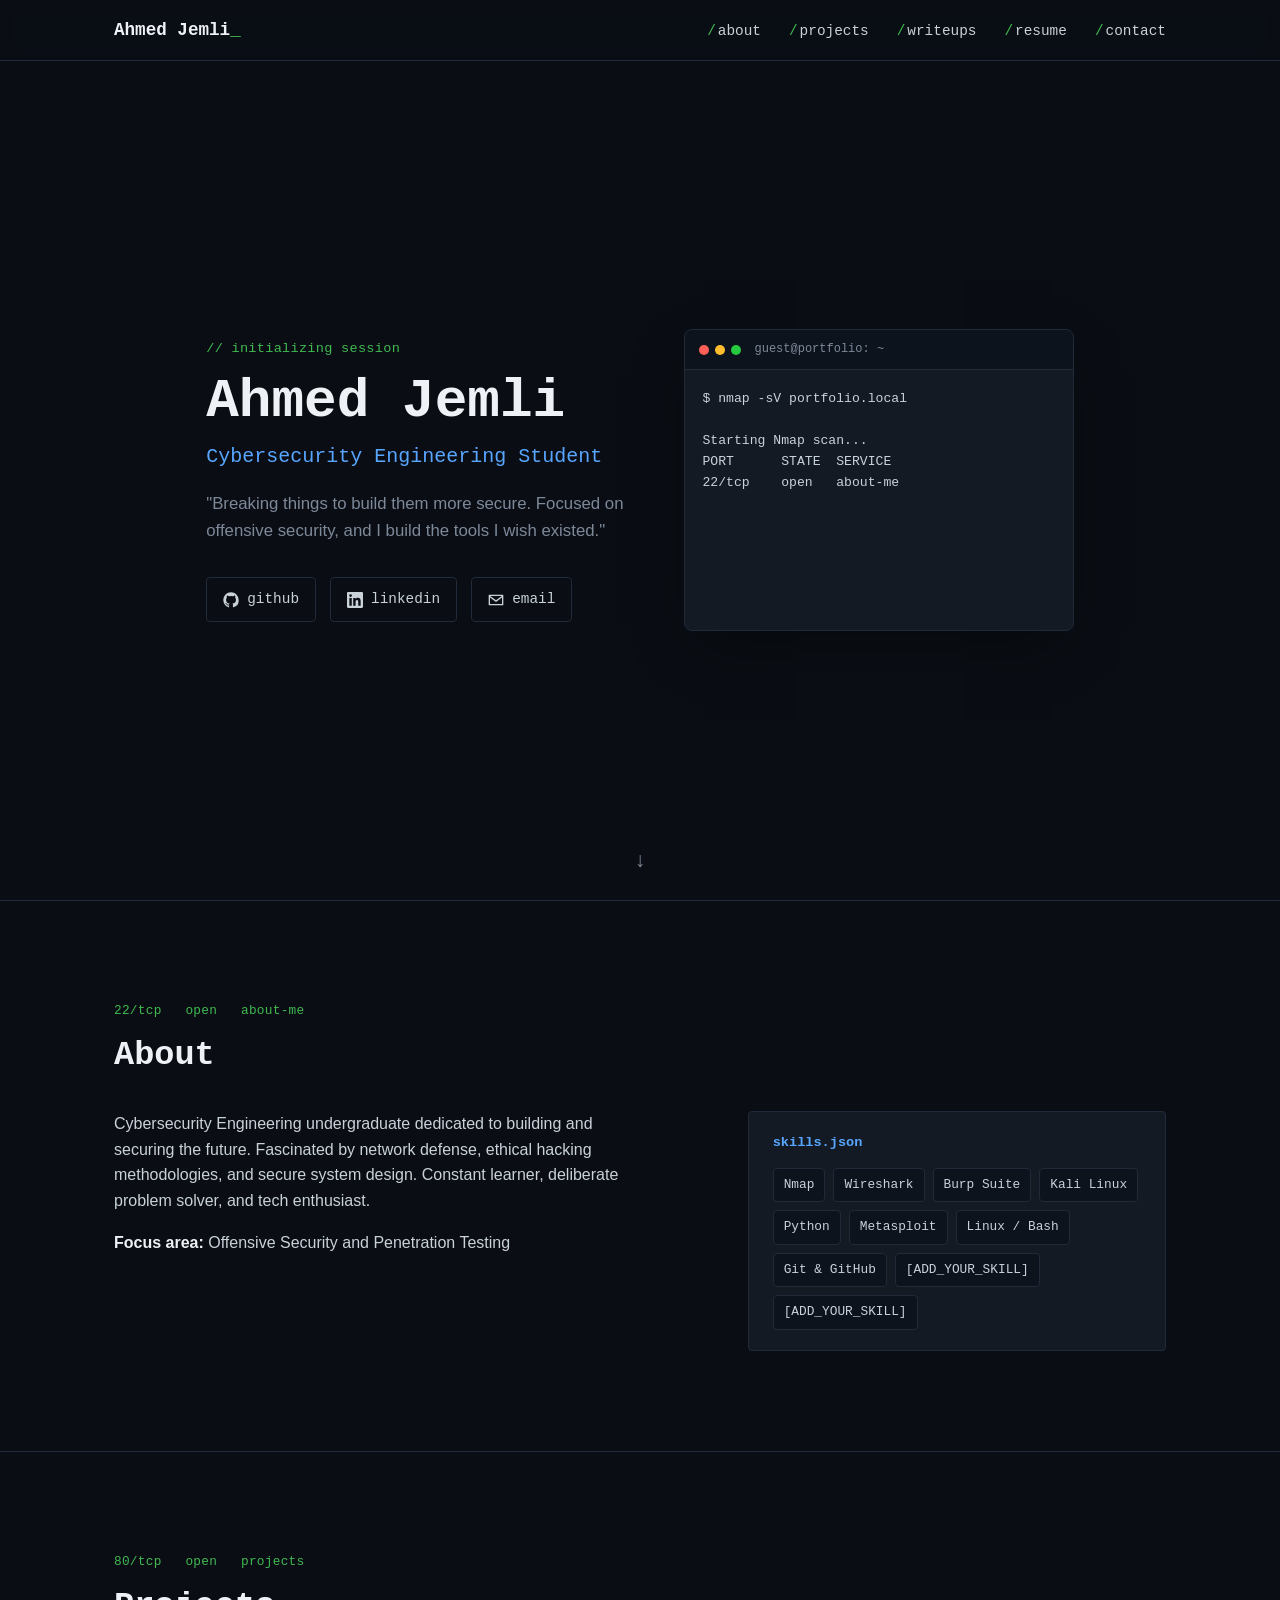
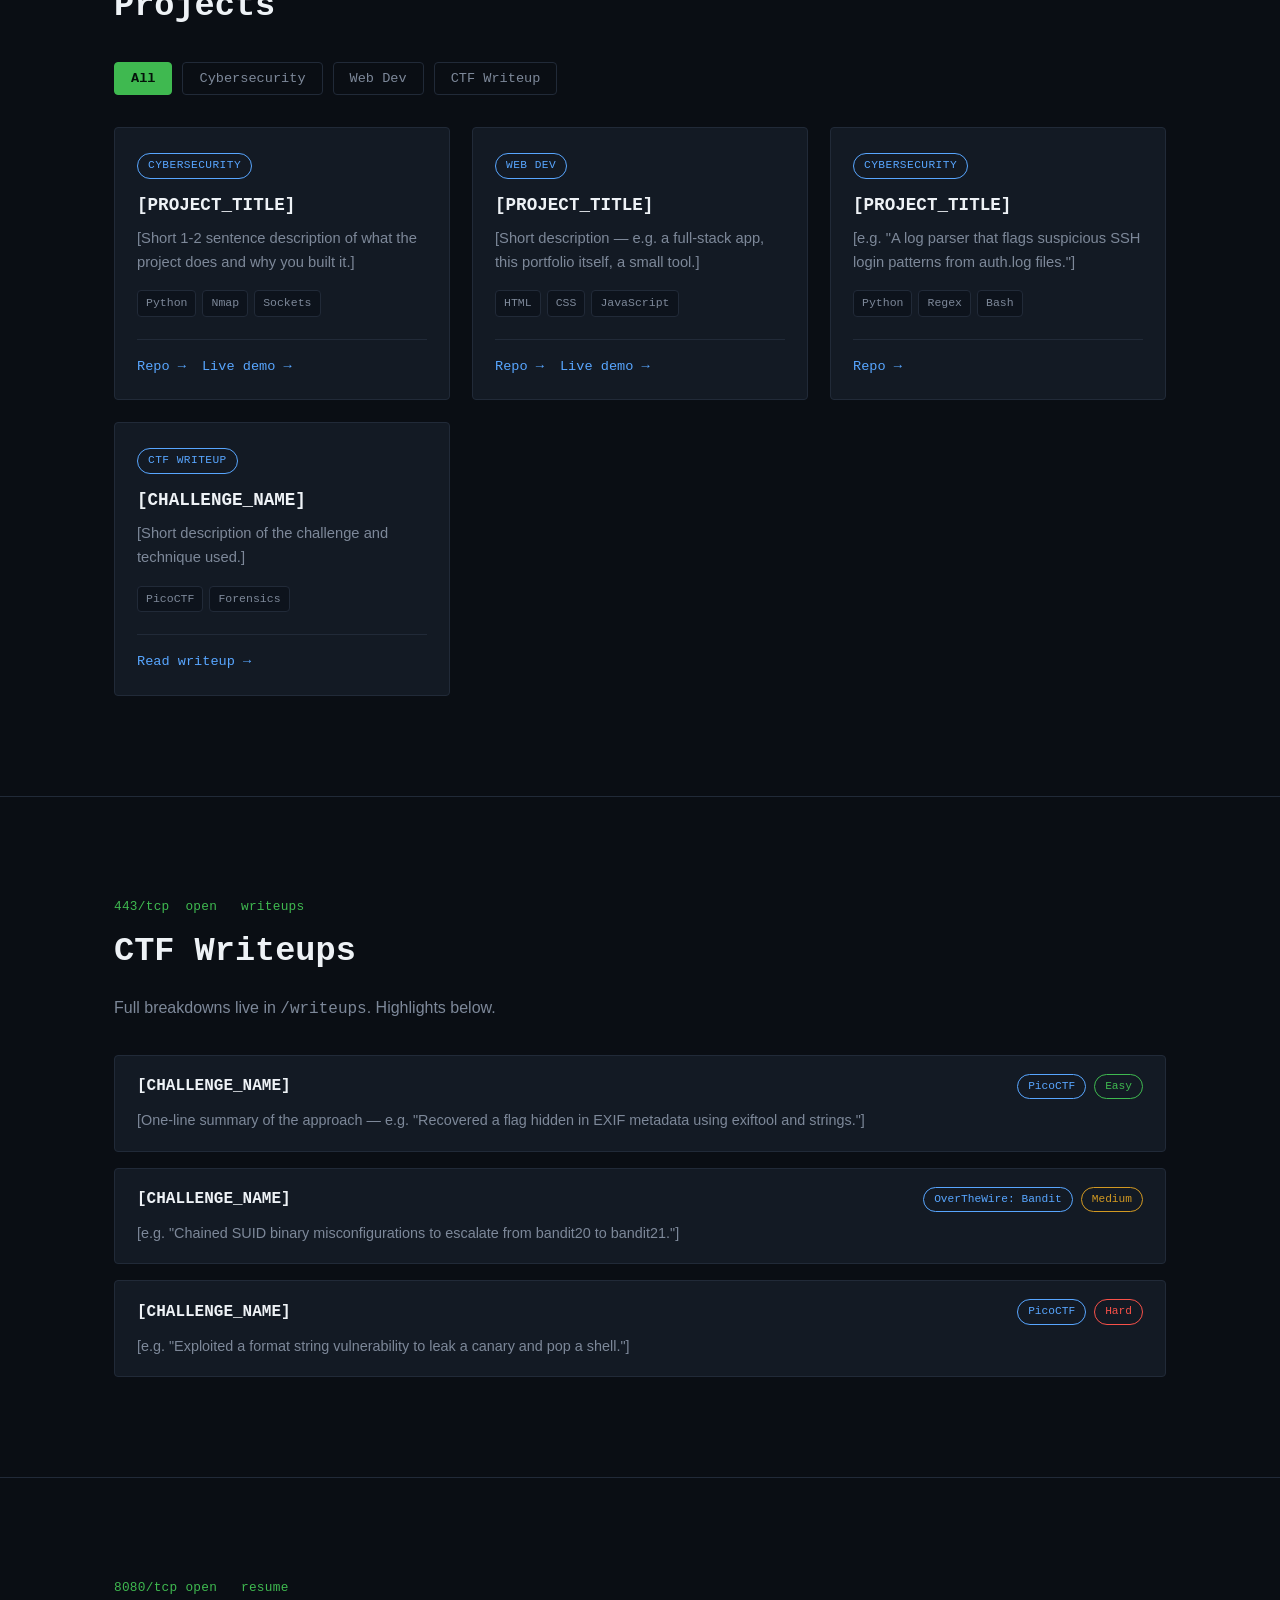
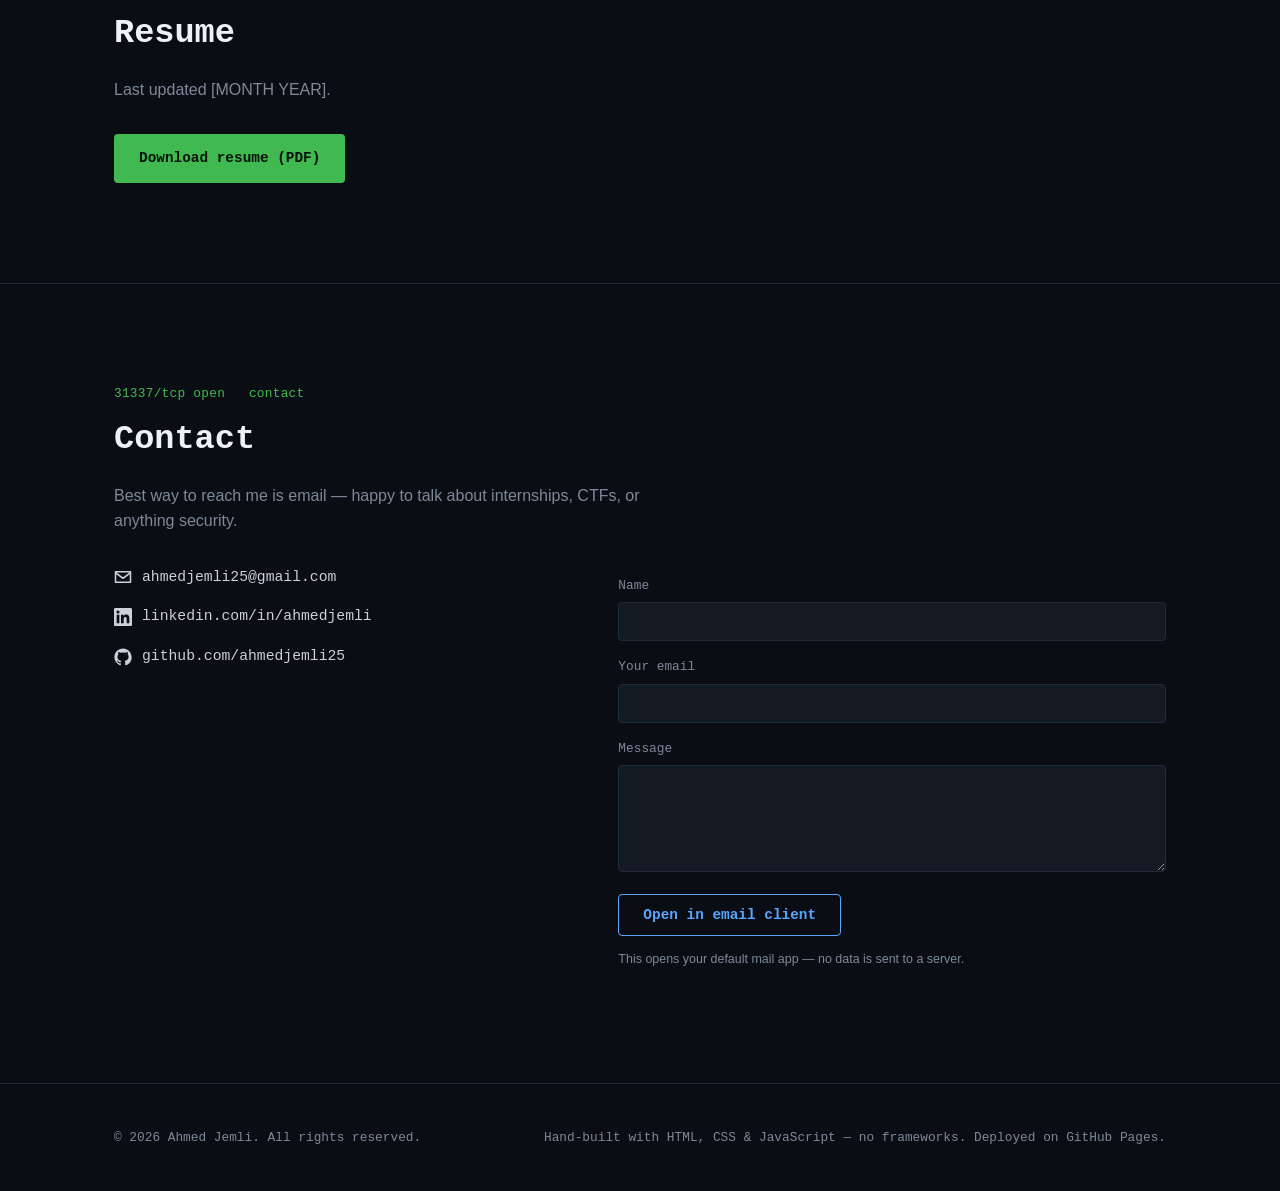
==== index.html @ 48932633 "Initial commit" ====
<!DOCTYPE html>
<html lang="en">
<head>
  <meta charset="UTF-8">
  <meta name="viewport" content="width=device-width, initial-scale=1.0">

  <!-- ============================================================
       SECURITY HEADERS (meta-tag versions — a static host like
       GitHub Pages can't set real HTTP headers, so these are the
       best you can do from HTML alone. For stronger protection,
       set the real headers via a hosting provider that supports
       it, e.g. Netlify's _headers file or Cloudflare Pages.)
       ============================================================ -->
  <meta http-equiv="Content-Security-Policy"
        content="default-src 'self';
                 style-src 'self' https://fonts.googleapis.com 'unsafe-inline';
                 font-src 'self' https://fonts.gstatic.com;
                 img-src 'self' data:;
                 script-src 'self';
                 connect-src 'self';
                 base-uri 'self';
                 form-action 'self' mailto:;
                 frame-ancestors 'none';">
  <meta http-equiv="X-Content-Type-Options" content="nosniff">
  <meta http-equiv="Referrer-Policy" content="strict-origin-when-cross-origin">
  <meta name="robots" content="index, follow">

  <title>Ahmed Jemli — Cybersecurity Engineering Student</title>
  <meta name="description" content="Ahmed Jemli — Cybersecurity engineering student . Portfolio of security research, CTF writeups, and web development projects.">

  <!-- Fonts: JetBrains Mono for headers/labels/code, Inter for body text -->
  <link rel="preconnect" href="https://fonts.googleapis.com">
  <link rel="preconnect" href="https://fonts.gstatic.com" crossorigin>
  <link href="https://fonts.googleapis.com/css2?family=JetBrains+Mono:wght@400;500;600;700;800&family=Inter:wght@400;500;600;700&display=swap" rel="stylesheet">

  <link rel="stylesheet" href="css/style.css">

  <!-- Replace with your own favicon in /assets -->
  <link rel="icon" type="image/png" href="assets/favicon.png">
</head>
<body>

  <!-- Skip link for keyboard/screen-reader users -->
  <a class="skip-link" href="#main">Skip to main content</a>

  <!-- ============================================================
       NAV — fixed top bar, mobile hamburger toggle via JS
       ============================================================ -->
  <header class="site-header">
    <nav class="navbar" aria-label="Primary">
      <a href="#hero" class="logo">Ahmed Jemli<span class="cursor-blink">_</span></a>

      <button class="nav-toggle" id="navToggle" aria-expanded="false" aria-controls="navMenu" aria-label="Toggle navigation menu">
        <span></span><span></span><span></span>
      </button>

      <ul class="nav-menu" id="navMenu">
        <li><a href="#about">about</a></li>
        <li><a href="#projects">projects</a></li>
        <li><a href="#writeups">writeups</a></li>
        <li><a href="#resume">resume</a></li>
        <li><a href="#contact">contact</a></li>
      </ul>
    </nav>
  </header>

  <main id="main">

    <!-- ============================================================
         HERO
         ============================================================ -->
    <section class="hero" id="hero">
      <div class="container hero-grid">
        <div class="hero-text">
          <p class="eyebrow" aria-hidden="true">// initializing session</p>

          <h1 class="hero-name">
            <span id="typedName">Ahmed Jemli</span>
          </h1>

          <p class="hero-title">Cybersecurity Engineering Student</p>

          <p class="hero-tagline">
             "Breaking things to build them more secure.
            Focused on offensive security, and I build the tools I wish existed."
          </p>

          <div class="hero-links">
            <a class="hero-link" href="https://github.com/ahmedjemli25" target="_blank" rel="noopener noreferrer" aria-label="GitHub profile (opens in new tab)">
              <svg class="icon" viewBox="0 0 24 24" aria-hidden="true"><path d="M12 .5C5.73.5.5 5.73.5 12c0 5.09 3.29 9.4 7.86 10.93.57.1.79-.25.79-.55 0-.27-.01-1.15-.02-2.09-3.2.7-3.88-1.36-3.88-1.36-.52-1.34-1.28-1.7-1.28-1.7-1.05-.72.08-.7.08-.7 1.16.08 1.77 1.19 1.77 1.19 1.03 1.76 2.7 1.25 3.36.96.1-.75.4-1.25.73-1.54-2.56-.29-5.25-1.28-5.25-5.7 0-1.26.45-2.29 1.19-3.1-.12-.29-.52-1.46.11-3.05 0 0 .97-.31 3.18 1.18a11.1 11.1 0 0 1 5.8 0c2.2-1.49 3.17-1.18 3.17-1.18.63 1.59.23 2.76.11 3.05.74.81 1.19 1.84 1.19 3.1 0 4.43-2.7 5.4-5.27 5.69.41.36.78 1.06.78 2.15 0 1.55-.01 2.8-.01 3.18 0 .3.21.66.8.55A10.52 10.52 0 0 0 23.5 12c0-6.27-5.23-11.5-11.5-11.5Z"/></svg>
              <span>github</span>
            </a>
            <a class="hero-link" href="https://linkedin.com/in/ahmedjemli" target="_blank" rel="noopener noreferrer" aria-label="LinkedIn profile (opens in new tab)">
              <svg class="icon" viewBox="0 0 24 24" aria-hidden="true"><path d="M20.45 20.45h-3.56v-5.57c0-1.33-.02-3.04-1.85-3.04-1.86 0-2.14 1.45-2.14 2.94v5.67H9.34V9h3.41v1.56h.05c.48-.9 1.64-1.85 3.38-1.85 3.6 0 4.27 2.37 4.27 5.46v6.28ZM5.34 7.43a2.06 2.06 0 1 1 0-4.13 2.06 2.06 0 0 1 0 4.13ZM7.12 20.45H3.56V9h3.56v11.45ZM22.22 0H1.77C.8 0 0 .78 0 1.75v20.5C0 23.22.8 24 1.77 24h20.45c.98 0 1.78-.78 1.78-1.75V1.75C24 .78 23.2 0 22.22 0Z"/></svg>
              <span>linkedin</span>
            </a>
            <a class="hero-link" href="mailto:ahmedjemli25@gmail.com" aria-label="Send email">
              <svg class="icon" viewBox="0 0 24 24" aria-hidden="true"><path d="M2 4h20a1 1 0 0 1 1 1v14a1 1 0 0 1-1 1H2a1 1 0 0 1-1-1V5a1 1 0 0 1 1-1Zm1.4 2 8.6 6.45L20.6 6H3.4ZM21 8.24l-8.4 6.3a1 1 0 0 1-1.2 0L3 8.24V18h18V8.24Z"/></svg>
              <span>email</span>
            </a>
          </div>
        </div>

        <!-- Terminal window: decorative on desktop, hidden on very small screens via CSS -->
        <div class="terminal-window" role="img" aria-label="Terminal window showing a simulated nmap scan of this portfolio site">
          <div class="terminal-titlebar">
            <span class="dot dot-red"></span><span class="dot dot-yellow"></span><span class="dot dot-green"></span>
            <span class="terminal-title">guest@portfolio: ~</span>
          </div>
          <pre class="terminal-body" id="terminalBody" aria-hidden="true"></pre>
        </div>
      </div>

      <a href="#about" class="scroll-hint" aria-label="Scroll to About section">↓</a>
    </section>

    <!-- ============================================================
         ABOUT
         ============================================================ -->
    <section class="section" id="about">
      <div class="container">
        <p class="port-label">22/tcp&nbsp;&nbsp;&nbsp;open&nbsp;&nbsp;&nbsp;about-me</p>
        <h2 class="section-title">About</h2>

        <div class="about-grid">
          <div class="about-bio">
            <p>
            Cybersecurity Engineering undergraduate dedicated to building and securing the future. Fascinated by network defense, ethical hacking methodologies, and secure system design. Constant learner, deliberate problem solver, and tech enthusiast.
            </p>
            <p>
              <strong>Focus area:</strong>  Offensive Security and Penetration Testing
            </p>
          </div>

          <div class="about-skills">
            <h3 class="skills-heading">skills.json</h3>
            <ul class="skills-list">
              <li>Nmap</li>
              <li>Wireshark</li>
              <li>Burp Suite</li>
              <li>Kali Linux</li>
              <li>Python</li>
              <li>Metasploit</li>
              <li>Linux / Bash</li>
              <li>Git &amp; GitHub</li>
              <li>[ADD_YOUR_SKILL]</li>
              <li>[ADD_YOUR_SKILL]</li>
            </ul>
          </div>
        </div>
      </div>
    </section>

    <!-- ============================================================
         PROJECTS — filterable grid
         ============================================================ -->
    <section class="section" id="projects">
      <div class="container">
        <p class="port-label">80/tcp&nbsp;&nbsp;&nbsp;open&nbsp;&nbsp;&nbsp;projects</p>
        <h2 class="section-title">Projects</h2>

        <!-- Filter buttons: vanilla JS toggles .is-hidden on cards below -->
        <div class="filter-bar" role="group" aria-label="Filter projects by category">
          <button class="filter-btn is-active" data-filter="all">All</button>
          <button class="filter-btn" data-filter="cybersecurity">Cybersecurity</button>
          <button class="filter-btn" data-filter="webdev">Web Dev</button>
          <button class="filter-btn" data-filter="ctf">CTF Writeup</button>
        </div>

        <div class="project-grid" id="projectGrid">

          <!-- PROJECT CARD TEMPLATE — copy this block to add more -->
          <article class="project-card" data-category="cybersecurity">
            <div class="card-top">
              <span class="card-category">Cybersecurity</span>
              <h3 class="card-title">[PROJECT_TITLE]</h3>
              <p class="card-desc">[Short 1-2 sentence description of what the project does and why you built it.]</p>
              <ul class="tag-list">
                <li class="tag">Python</li>
                <li class="tag">Nmap</li>
                <li class="tag">Sockets</li>
              </ul>
            </div>
            <div class="card-links">
              <a href="https://github.com/[YOUR_GITHUB]/[REPO]" target="_blank" rel="noopener noreferrer">Repo →</a>
              <a href="#" target="_blank" rel="noopener noreferrer">Live demo →</a>
            </div>
          </article>

          <article class="project-card" data-category="webdev">
            <div class="card-top">
              <span class="card-category">Web Dev</span>
              <h3 class="card-title">[PROJECT_TITLE]</h3>
              <p class="card-desc">[Short description — e.g. a full-stack app, this portfolio itself, a small tool.]</p>
              <ul class="tag-list">
                <li class="tag">HTML</li>
                <li class="tag">CSS</li>
                <li class="tag">JavaScript</li>
              </ul>
            </div>
            <div class="card-links">
              <a href="https://github.com/[YOUR_GITHUB]/[REPO]" target="_blank" rel="noopener noreferrer">Repo →</a>
              <a href="#" target="_blank" rel="noopener noreferrer">Live demo →</a>
            </div>
          </article>

          <article class="project-card" data-category="cybersecurity">
            <div class="card-top">
              <span class="card-category">Cybersecurity</span>
              <h3 class="card-title">[PROJECT_TITLE]</h3>
              <p class="card-desc">[e.g. "A log parser that flags suspicious SSH login patterns from auth.log files."]</p>
              <ul class="tag-list">
                <li class="tag">Python</li>
                <li class="tag">Regex</li>
                <li class="tag">Bash</li>
              </ul>
            </div>
            <div class="card-links">
              <a href="https://github.com/[YOUR_GITHUB]/[REPO]" target="_blank" rel="noopener noreferrer">Repo →</a>
            </div>
          </article>

          <article class="project-card" data-category="ctf">
            <div class="card-top">
              <span class="card-category">CTF Writeup</span>
              <h3 class="card-title">[CHALLENGE_NAME]</h3>
              <p class="card-desc">[Short description of the challenge and technique used.]</p>
              <ul class="tag-list">
                <li class="tag">PicoCTF</li>
                <li class="tag">Forensics</li>
              </ul>
            </div>
            <div class="card-links">
              <a href="writeups/writeups.html">Read writeup →</a>
            </div>
          </article>

        </div>

        <!-- Shown by JS when a filter has zero matching cards -->
        <p class="empty-state is-hidden" id="emptyState">No projects in this category yet.</p>
      </div>
    </section>

    <!-- ============================================================
         CTF WRITEUPS
         ============================================================ -->
    <section class="section" id="writeups">
      <div class="container">
        <p class="port-label">443/tcp&nbsp;&nbsp;open&nbsp;&nbsp;&nbsp;writeups</p>
        <h2 class="section-title">CTF Writeups</h2>
        <p class="section-intro">Full breakdowns live in <code>/writeups</code>. Highlights below.</p>

        <ul class="writeup-list">
          <li class="writeup-item">
            <a href="writeups/writeups.html" class="writeup-link">
              <span class="writeup-title">[CHALLENGE_NAME]</span>
              <span class="writeup-meta">
                <span class="badge badge-platform">PicoCTF</span>
                <span class="badge badge-difficulty diff-easy">Easy</span>
              </span>
            </a>
            <p class="writeup-summary">[One-line summary of the approach — e.g. "Recovered a flag hidden in EXIF metadata using exiftool and strings."]</p>
          </li>

          <li class="writeup-item">
            <a href="writeups/writeups.html" class="writeup-link">
              <span class="writeup-title">[CHALLENGE_NAME]</span>
              <span class="writeup-meta">
                <span class="badge badge-platform">OverTheWire: Bandit</span>
                <span class="badge badge-difficulty diff-medium">Medium</span>
              </span>
            </a>
            <p class="writeup-summary">[e.g. "Chained SUID binary misconfigurations to escalate from bandit20 to bandit21."]</p>
          </li>

          <li class="writeup-item">
            <a href="writeups/writeups.html" class="writeup-link">
              <span class="writeup-title">[CHALLENGE_NAME]</span>
              <span class="writeup-meta">
                <span class="badge badge-platform">PicoCTF</span>
                <span class="badge badge-difficulty diff-hard">Hard</span>
              </span>
            </a>
            <p class="writeup-summary">[e.g. "Exploited a format string vulnerability to leak a canary and pop a shell."]</p>
          </li>
        </ul>
      </div>
    </section>

    <!-- ============================================================
         RESUME
         ============================================================ -->
    <section class="section" id="resume">
      <div class="container resume-container">
        <p class="port-label">8080/tcp&nbsp;open&nbsp;&nbsp;&nbsp;resume</p>
        <h2 class="section-title">Resume</h2>
        <p class="section-intro">Last updated [MONTH YEAR].</p>
        <a class="btn btn-primary" href="assets/resume.pdf" download>
          Download resume (PDF)
        </a>
      </div>
    </section>

    <!-- ============================================================
         CONTACT
         ============================================================ -->
    <section class="section" id="contact">
      <div class="container">
        <p class="port-label">31337/tcp&nbsp;open&nbsp;&nbsp;&nbsp;contact</p>
        <h2 class="section-title">Contact</h2>
        <p class="section-intro">Best way to reach me is email — happy to talk about internships, CTFs, or anything security.</p>

        <div class="contact-grid">
          <div class="contact-links">
            <a class="contact-item" href="mailto:ahmedjemli25@gmail.com">
              <svg class="icon" viewBox="0 0 24 24" aria-hidden="true"><path d="M2 4h20a1 1 0 0 1 1 1v14a1 1 0 0 1-1 1H2a1 1 0 0 1-1-1V5a1 1 0 0 1 1-1Zm1.4 2 8.6 6.45L20.6 6H3.4ZM21 8.24l-8.4 6.3a1 1 0 0 1-1.2 0L3 8.24V18h18V8.24Z"/></svg>
              ahmedjemli25@gmail.com
            </a>
            <a class="contact-item" href="https://linkedin.com/in/ahmedjemli" target="_blank" rel="noopener noreferrer">
              <svg class="icon" viewBox="0 0 24 24" aria-hidden="true"><path d="M20.45 20.45h-3.56v-5.57c0-1.33-.02-3.04-1.85-3.04-1.86 0-2.14 1.45-2.14 2.94v5.67H9.34V9h3.41v1.56h.05c.48-.9 1.64-1.85 3.38-1.85 3.6 0 4.27 2.37 4.27 5.46v6.28ZM5.34 7.43a2.06 2.06 0 1 1 0-4.13 2.06 2.06 0 0 1 0 4.13ZM7.12 20.45H3.56V9h3.56v11.45ZM22.22 0H1.77C.8 0 0 .78 0 1.75v20.5C0 23.22.8 24 1.77 24h20.45c.98 0 1.78-.78 1.78-1.75V1.75C24 .78 23.2 0 22.22 0Z"/></svg>
              linkedin.com/in/ahmedjemli
            </a>
            <a class="contact-item" href="https://github.com/ahmedjemli25" target="_blank" rel="noopener noreferrer">
              <svg class="icon" viewBox="0 0 24 24" aria-hidden="true"><path d="M12 .5C5.73.5.5 5.73.5 12c0 5.09 3.29 9.4 7.86 10.93.57.1.79-.25.79-.55 0-.27-.01-1.15-.02-2.09-3.2.7-3.88-1.36-3.88-1.36-.52-1.34-1.28-1.7-1.28-1.7-1.05-.72.08-.7.08-.7 1.16.08 1.77 1.19 1.77 1.19 1.03 1.76 2.7 1.25 3.36.96.1-.75.4-1.25.73-1.54-2.56-.29-5.25-1.28-5.25-5.7 0-1.26.45-2.29 1.19-3.1-.12-.29-.52-1.46.11-3.05 0 0 .97-.31 3.18 1.18a11.1 11.1 0 0 1 5.8 0c2.2-1.49 3.17-1.18 3.17-1.18.63 1.59.23 2.76.11 3.05.74.81 1.19 1.84 1.19 3.1 0 4.43-2.7 5.4-5.27 5.69.41.36.78 1.06.78 2.15 0 1.55-.01 2.8-.01 3.18 0 .3.21.66.8.55A10.52 10.52 0 0 0 23.5 12c0-6.27-5.23-11.5-11.5-11.5Z"/></svg>
              github.com/ahmedjemli25
            </a>
          </div>

          <!-- No backend — this just opens the user's email client with fields pre-filled -->
          <form class="contact-form" id="contactForm" action="mailto:ahmedjemli25@gmail.com" method="post" enctype="text/plain">
            <label for="cf-name">Name</label>
            <input type="text" id="cf-name" name="name" required autocomplete="name">

            <label for="cf-email">Your email</label>
            <input type="email" id="cf-email" name="email" required autocomplete="email">

            <label for="cf-message">Message</label>
            <textarea id="cf-message" name="message" rows="5" required></textarea>

            <button type="submit" class="btn btn-secondary">Open in email client</button>
            <p class="form-note">This opens your default mail app — no data is sent to a server.</p>
          </form>
        </div>
      </div>
    </section>

  </main>

  <!-- ============================================================
       FOOTER
       ============================================================ -->
  <footer class="site-footer">
    <div class="container footer-inner">
      <p>&copy; <span id="year"></span> Ahmed Jemli. All rights reserved.</p>
      <p class="footer-note">Hand-built with HTML, CSS &amp; JavaScript — no frameworks. Deployed on GitHub Pages.</p>
    </div>
  </footer>

  <script src="js/script.js"></script>
</body>
</html>
---- css/style.css ----
/* ============================================================
   CSS VARIABLES — edit these to retheme the whole site
   ============================================================ */
:root {
  /* Colors */
  --bg: #0a0e14;
  --bg-alt: #0d131c;
  --surface: #131a24;
  --surface-hover: #161e2b;
  --border: #212a38;

  --text: #c9d1d9;
  --text-dim: #7d8899;
  --text-bright: #eef2f6;

  --accent-green: #3fb950;
  --accent-green-dim: #2ea043;
  --accent-blue: #58a6ff;
  --accent-red: #f85149;
  --accent-yellow: #d29922;

  /* Type */
  --font-mono: 'JetBrains Mono', ui-monospace, 'SFMono-Regular', Menlo, monospace;
  --font-body: 'Inter', -apple-system, BlinkMacSystemFont, sans-serif;

  /* Layout */
  --max-width: 1100px;
  --radius: 4px;
  --transition: 180ms ease;
}

/* ============================================================
   RESET & BASE
   ============================================================ */
*, *::before, *::after { box-sizing: border-box; }

html {
  scroll-behavior: smooth;
}

@media (prefers-reduced-motion: reduce) {
  html { scroll-behavior: auto; }
  *, *::before, *::after {
    animation-duration: 0.01ms !important;
    animation-iteration-count: 1 !important;
    transition-duration: 0.01ms !important;
    scroll-behavior: auto !important;
  }
}

body {
  margin: 0;
  background: var(--bg);
  color: var(--text);
  font-family: var(--font-body);
  font-size: 16px;
  line-height: 1.6;
  -webkit-font-smoothing: antialiased;
}

h1, h2, h3 {
  font-family: var(--font-mono);
  color: var(--text-bright);
  margin: 0;
}

a {
  color: var(--accent-blue);
  text-decoration: none;
  transition: color var(--transition);
}
a:hover { color: var(--accent-green); }

img { max-width: 100%; display: block; }

/* Visible keyboard focus everywhere — important for accessibility */
a:focus-visible,
button:focus-visible,
input:focus-visible,
textarea:focus-visible {
  outline: 2px solid var(--accent-green);
  outline-offset: 2px;
  border-radius: var(--radius);
}

.container {
  max-width: var(--max-width);
  margin: 0 auto;
  padding: 0 24px;
}

/* Skip link — hidden until focused, for keyboard users */
.skip-link {
  position: absolute;
  left: -999px;
  top: 0;
  background: var(--accent-green);
  color: #05130a;
  padding: 10px 16px;
  z-index: 1000;
  font-family: var(--font-mono);
  font-weight: 700;
}
.skip-link:focus {
  left: 16px;
  top: 16px;
}

/* ============================================================
   NAV
   ============================================================ */
.site-header {
  position: fixed;
  top: 0;
  left: 0;
  right: 0;
  z-index: 100;
  background: rgba(10, 14, 20, 0.85);
  backdrop-filter: blur(8px);
  border-bottom: 1px solid var(--border);
}

.navbar {
  max-width: var(--max-width);
  margin: 0 auto;
  padding: 16px 24px;
  display: flex;
  align-items: center;
  justify-content: space-between;
}

.logo {
  font-family: var(--font-mono);
  font-weight: 700;
  font-size: 1.1rem;
  color: var(--text-bright);
}
.logo:hover { color: var(--accent-green); }

.cursor-blink {
  color: var(--accent-green);
  animation: blink 1.1s step-end infinite;
}
@keyframes blink { 50% { opacity: 0; } }

.nav-menu {
  list-style: none;
  display: flex;
  gap: 28px;
  margin: 0;
  padding: 0;
}
.nav-menu a {
  font-family: var(--font-mono);
  font-size: 0.9rem;
  color: var(--text);
}
.nav-menu a::before {
  content: '/';
  color: var(--accent-green);
  margin-right: 2px;
}

.nav-toggle {
  display: none;
  flex-direction: column;
  justify-content: center;
  gap: 5px;
  width: 32px;
  height: 32px;
  background: none;
  border: none;
  cursor: pointer;
  padding: 0;
}
.nav-toggle span {
  display: block;
  height: 2px;
  background: var(--text-bright);
  border-radius: 2px;
}

/* ============================================================
   HERO
   ============================================================ */
.hero {
  min-height: 100vh;
  display: flex;
  flex-direction: column;
  justify-content: center;
  padding: 100px 0 40px;
  position: relative;
}

.hero-grid {
  display: grid;
  grid-template-columns: 1.1fr 1fr;
  gap: 48px;
  align-items: center;
}

.eyebrow {
  font-family: var(--font-mono);
  color: var(--accent-green);
  font-size: 0.85rem;
  letter-spacing: 0.02em;
  margin: 0 0 12px;
}

.hero-name {
  font-size: clamp(2.2rem, 5vw, 3.4rem);
  font-weight: 800;
  line-height: 1.1;
}

.hero-title {
  font-family: var(--font-mono);
  color: var(--accent-blue);
  font-size: clamp(1rem, 2vw, 1.25rem);
  margin: 10px 0 18px;
}

.hero-tagline {
  color: var(--text-dim);
  max-width: 46ch;
  font-size: 1.05rem;
  margin: 0 0 32px;
}

.hero-links {
  display: flex;
  flex-wrap: wrap;
  gap: 14px;
}

.hero-link {
  display: inline-flex;
  align-items: center;
  gap: 8px;
  padding: 10px 16px;
  border: 1px solid var(--border);
  border-radius: var(--radius);
  font-family: var(--font-mono);
  font-size: 0.9rem;
  color: var(--text);
  transition: border-color var(--transition), color var(--transition), background var(--transition);
}
.hero-link:hover {
  border-color: var(--accent-green);
  color: var(--accent-green);
  background: var(--surface);
}
.hero-link .icon { width: 16px; height: 16px; fill: currentColor; }

/* Terminal window (decorative, hero) */
.terminal-window {
  background: var(--surface);
  border: 1px solid var(--border);
  border-radius: 8px;
  overflow: hidden;
  box-shadow: 0 20px 60px -20px rgba(0,0,0,0.6);
}

.terminal-titlebar {
  display: flex;
  align-items: center;
  gap: 6px;
  padding: 10px 14px;
  background: var(--bg-alt);
  border-bottom: 1px solid var(--border);
}
.dot { width: 10px; height: 10px; border-radius: 50%; }
.dot-red { background: #ff5f56; }
.dot-yellow { background: #ffbd2e; }
.dot-green { background: #27c93f; }
.terminal-title {
  font-family: var(--font-mono);
  font-size: 0.75rem;
  color: var(--text-dim);
  margin-left: 8px;
}

.terminal-body {
  margin: 0;
  padding: 18px;
  font-family: var(--font-mono);
  font-size: 0.82rem;
  line-height: 1.6;
  color: var(--text);
  min-height: 260px;
  white-space: pre-wrap;
  word-break: break-word;
}

.scroll-hint {
  position: absolute;
  bottom: 24px;
  left: 50%;
  transform: translateX(-50%);
  color: var(--text-dim);
  font-size: 1.3rem;
  animation: bob 2s ease-in-out infinite;
}
@keyframes bob {
  0%, 100% { transform: translate(-50%, 0); }
  50% { transform: translate(-50%, 6px); }
}

/* ============================================================
   SECTION SHARED STYLES
   ============================================================ */
.section {
  padding: 100px 0;
  border-top: 1px solid var(--border);
}

/* The nmap-style port label used above every section heading */
.port-label {
  font-family: var(--font-mono);
  color: var(--accent-green);
  font-size: 0.8rem;
  margin: 0 0 8px;
  letter-spacing: 0.02em;
}

.section-title {
  font-size: clamp(1.6rem, 3vw, 2.1rem);
  margin-bottom: 28px;
}

.section-intro {
  color: var(--text-dim);
  margin-top: -12px;
  margin-bottom: 32px;
  max-width: 60ch;
}

/* Scroll-fade-in utility, toggled by JS via IntersectionObserver */
.fade-in {
  opacity: 0;
  transform: translateY(16px);
  transition: opacity 500ms ease, transform 500ms ease;
}
.fade-in.is-visible {
  opacity: 1;
  transform: translateY(0);
}

/* ============================================================
   ABOUT
   ============================================================ */
.about-grid {
  display: grid;
  grid-template-columns: 1.4fr 1fr;
  gap: 48px;
  align-items: start;
}

.about-bio p {
  margin: 0 0 16px;
  max-width: 60ch;
}
.about-bio strong { color: var(--text-bright); }

.about-skills {
  background: var(--surface);
  border: 1px solid var(--border);
  border-radius: var(--radius);
  padding: 20px 24px;
}

.skills-heading {
  font-size: 0.85rem;
  color: var(--accent-blue);
  margin-bottom: 14px;
}

.skills-list {
  list-style: none;
  margin: 0;
  padding: 0;
  display: flex;
  flex-wrap: wrap;
  gap: 8px;
}
.skills-list li {
  font-family: var(--font-mono);
  font-size: 0.8rem;
  background: var(--bg-alt);
  border: 1px solid var(--border);
  color: var(--text);
  padding: 6px 10px;
  border-radius: var(--radius);
}

/* ============================================================
   PROJECTS
   ============================================================ */
.filter-bar {
  display: flex;
  flex-wrap: wrap;
  gap: 10px;
  margin-bottom: 32px;
}

.filter-btn {
  font-family: var(--font-mono);
  font-size: 0.85rem;
  background: transparent;
  border: 1px solid var(--border);
  color: var(--text-dim);
  padding: 8px 16px;
  border-radius: var(--radius);
  cursor: pointer;
  transition: all var(--transition);
}
.filter-btn:hover {
  border-color: var(--accent-blue);
  color: var(--accent-blue);
}
.filter-btn.is-active {
  background: var(--accent-green);
  border-color: var(--accent-green);
  color: #05130a;
  font-weight: 600;
}

.project-grid {
  display: grid;
  grid-template-columns: repeat(auto-fill, minmax(280px, 1fr));
  gap: 22px;
}

.project-card {
  display: flex;
  flex-direction: column;
  justify-content: space-between;
  background: var(--surface);
  border: 1px solid var(--border);
  border-radius: var(--radius);
  padding: 22px;
  transition: transform var(--transition), border-color var(--transition), box-shadow var(--transition);
}
.project-card:hover {
  transform: translateY(-3px);
  border-color: var(--accent-green);
  box-shadow: 0 12px 30px -14px rgba(0,0,0,0.5);
}
.project-card.is-hidden { display: none; }

.card-category {
  display: inline-block;
  font-family: var(--font-mono);
  font-size: 0.7rem;
  text-transform: uppercase;
  letter-spacing: 0.04em;
  color: var(--accent-blue);
  border: 1px solid var(--accent-blue);
  border-radius: 999px;
  padding: 3px 10px;
  margin-bottom: 12px;
}

.card-title {
  font-size: 1.1rem;
  margin-bottom: 8px;
}

.card-desc {
  color: var(--text-dim);
  font-size: 0.92rem;
  margin: 0 0 16px;
}

.tag-list {
  list-style: none;
  display: flex;
  flex-wrap: wrap;
  gap: 6px;
  margin: 0 0 6px;
  padding: 0;
}
.tag {
  font-family: var(--font-mono);
  font-size: 0.72rem;
  color: var(--text-dim);
  background: var(--bg-alt);
  border: 1px solid var(--border);
  padding: 3px 8px;
  border-radius: var(--radius);
}

.card-links {
  display: flex;
  gap: 16px;
  margin-top: 16px;
  padding-top: 16px;
  border-top: 1px solid var(--border);
  font-family: var(--font-mono);
  font-size: 0.85rem;
}

.empty-state {
  color: var(--text-dim);
  font-family: var(--font-mono);
  text-align: center;
  padding: 40px 0;
}
.empty-state.is-hidden { display: none; }

/* ============================================================
   WRITEUPS
   ============================================================ */
.writeup-list {
  list-style: none;
  margin: 0;
  padding: 0;
  display: flex;
  flex-direction: column;
  gap: 16px;
}

.writeup-item {
  background: var(--surface);
  border: 1px solid var(--border);
  border-radius: var(--radius);
  padding: 18px 22px;
  transition: border-color var(--transition);
}
.writeup-item:hover { border-color: var(--accent-blue); }

.writeup-link {
  display: flex;
  flex-wrap: wrap;
  align-items: center;
  justify-content: space-between;
  gap: 10px;
  color: var(--text-bright);
}

.writeup-title {
  font-family: var(--font-mono);
  font-weight: 600;
}

.writeup-meta { display: flex; gap: 8px; }

.badge {
  font-family: var(--font-mono);
  font-size: 0.7rem;
  padding: 3px 10px;
  border-radius: 999px;
  border: 1px solid var(--border);
}
.badge-platform { color: var(--accent-blue); border-color: var(--accent-blue); }
.diff-easy { color: var(--accent-green); border-color: var(--accent-green); }
.diff-medium { color: var(--accent-yellow); border-color: var(--accent-yellow); }
.diff-hard { color: var(--accent-red); border-color: var(--accent-red); }

.writeup-summary {
  margin: 10px 0 0;
  color: var(--text-dim);
  font-size: 0.9rem;
}

/* ============================================================
   RESUME
   ============================================================ */
.resume-container { text-align: left; }

.btn {
  display: inline-block;
  font-family: var(--font-mono);
  font-size: 0.9rem;
  font-weight: 600;
  padding: 12px 24px;
  border-radius: var(--radius);
  cursor: pointer;
  border: 1px solid transparent;
  transition: all var(--transition);
}
.btn-primary {
  background: var(--accent-green);
  color: #05130a;
}
.btn-primary:hover { background: var(--accent-green-dim); color: #05130a; }

.btn-secondary {
  background: transparent;
  border-color: var(--accent-blue);
  color: var(--accent-blue);
}
.btn-secondary:hover { background: var(--accent-blue); color: #05130a; }

/* ============================================================
   CONTACT
   ============================================================ */
.contact-grid {
  display: grid;
  grid-template-columns: 1fr 1.2fr;
  gap: 48px;
}

.contact-links {
  display: flex;
  flex-direction: column;
  gap: 16px;
}
.contact-item {
  display: flex;
  align-items: center;
  gap: 10px;
  font-family: var(--font-mono);
  font-size: 0.92rem;
  color: var(--text);
}
.contact-item:hover { color: var(--accent-green); }
.contact-item .icon { width: 18px; height: 18px; fill: currentColor; flex-shrink: 0; }

.contact-form {
  display: flex;
  flex-direction: column;
  gap: 6px;
}
.contact-form label {
  font-family: var(--font-mono);
  font-size: 0.8rem;
  color: var(--text-dim);
  margin-top: 10px;
}
.contact-form input,
.contact-form textarea {
  background: var(--surface);
  border: 1px solid var(--border);
  border-radius: var(--radius);
  color: var(--text-bright);
  font-family: var(--font-body);
  font-size: 0.95rem;
  padding: 10px 12px;
  resize: vertical;
}
.contact-form input:focus,
.contact-form textarea:focus {
  border-color: var(--accent-green);
}
.contact-form button { margin-top: 16px; align-self: flex-start; }
.form-note {
  font-size: 0.78rem;
  color: var(--text-dim);
  margin-top: 8px;
}

/* ============================================================
   FOOTER
   ============================================================ */
.site-footer {
  border-top: 1px solid var(--border);
  padding: 32px 0;
}
.footer-inner {
  display: flex;
  flex-wrap: wrap;
  justify-content: space-between;
  gap: 8px;
  font-family: var(--font-mono);
  font-size: 0.8rem;
  color: var(--text-dim);
}

/* ============================================================
   RESPONSIVE — mobile-first breakpoints
   ============================================================ */
@media (max-width: 900px) {
  .hero-grid { grid-template-columns: 1fr; }
  .terminal-window { order: -1; }
  .about-grid { grid-template-columns: 1fr; }
  .contact-grid { grid-template-columns: 1fr; }
}

@media (max-width: 720px) {
  .nav-toggle { display: flex; }

  .nav-menu {
    position: absolute;
    top: 100%;
    left: 0;
    right: 0;
    flex-direction: column;
    background: var(--bg-alt);
    border-bottom: 1px solid var(--border);
    padding: 16px 24px;
    gap: 16px;
    display: none;
  }
  .nav-menu.is-open { display: flex; }

  .section { padding: 70px 0; }
  .hero { padding-top: 120px; }
}

@media (max-width: 480px) {
  .container { padding: 0 18px; }
  .terminal-body { font-size: 0.75rem; }
}
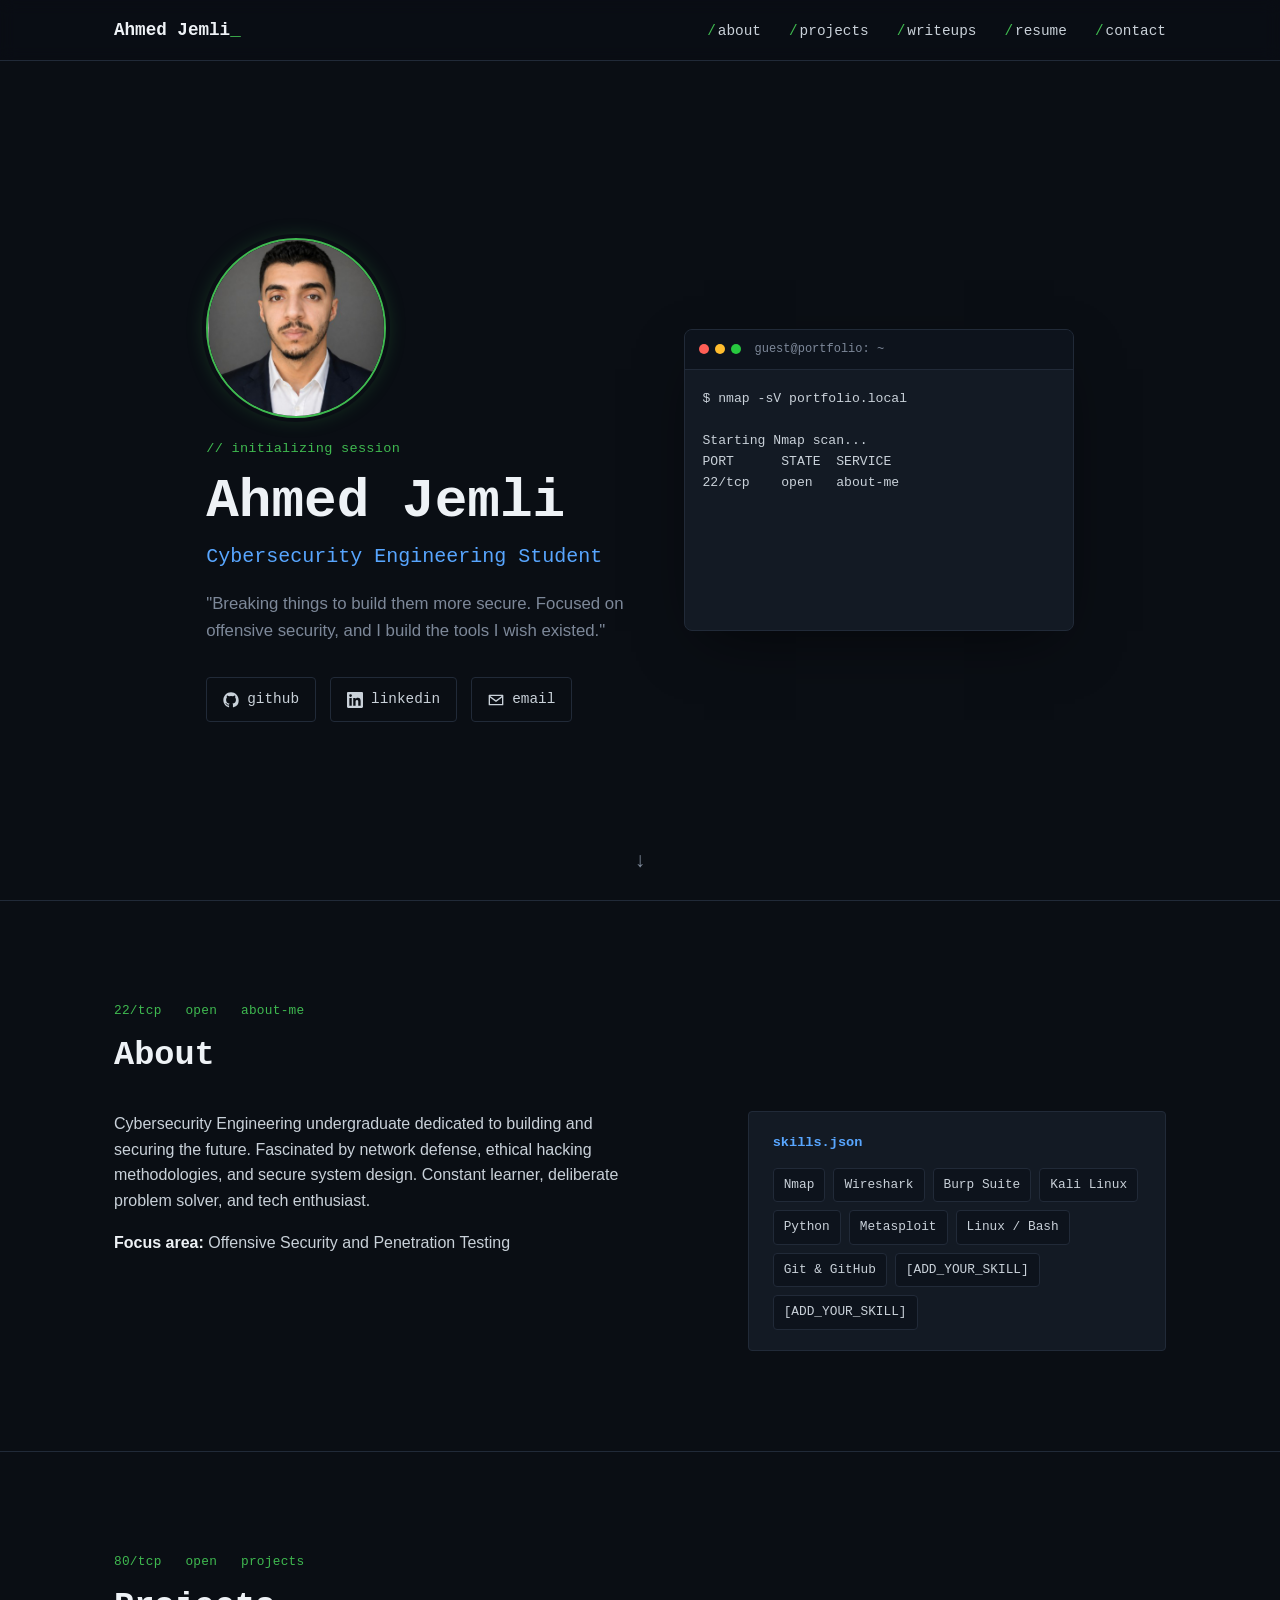
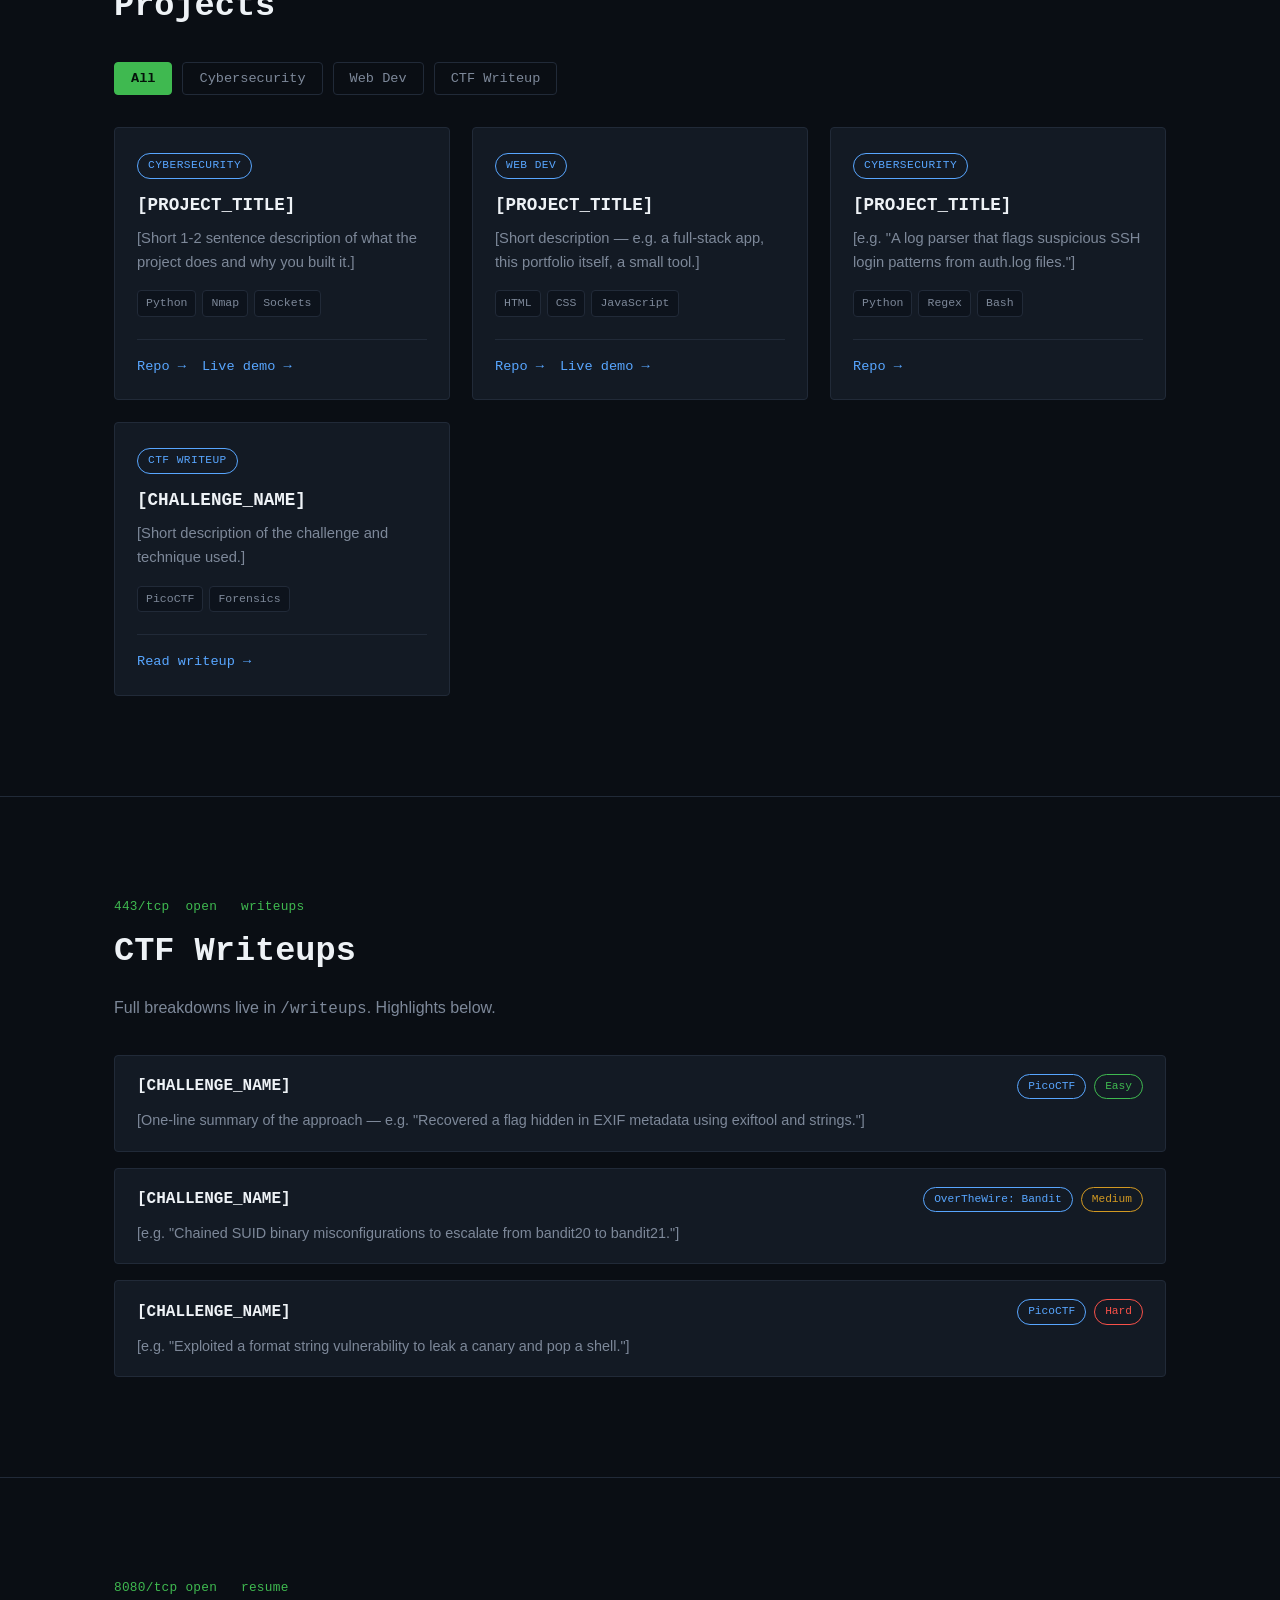
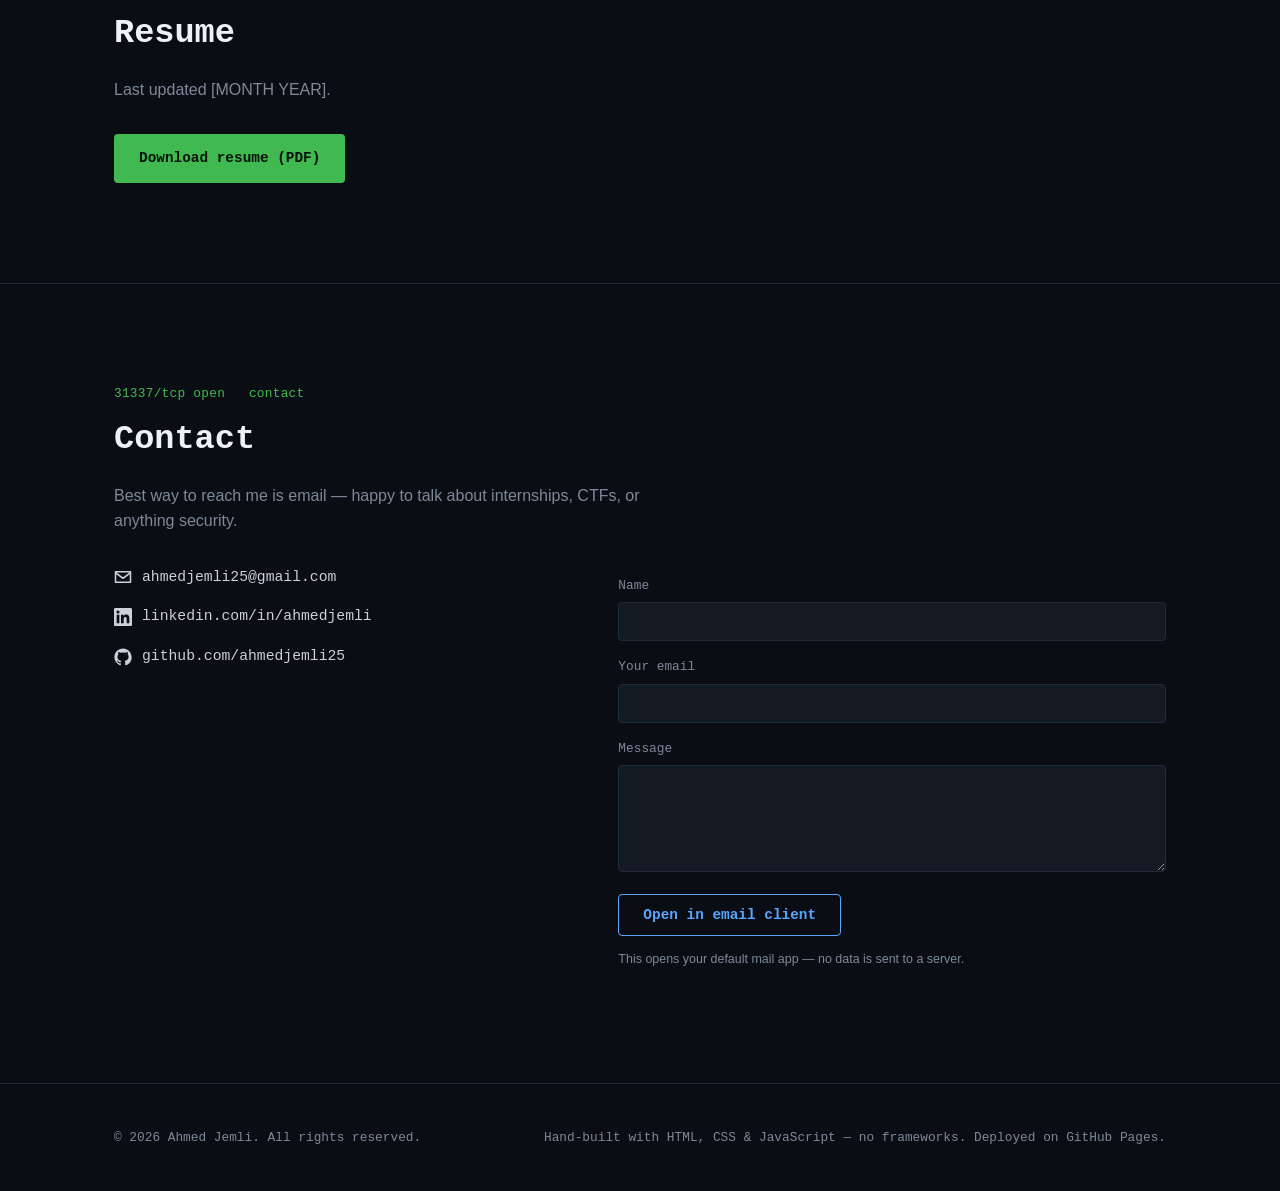
==== commit cd1c4da8: "Update" ====
--- a/index.html
+++ b/index.html
@@ -72,6 +72,15 @@
     <section class="hero" id="hero">
       <div class="container hero-grid">
         <div class="hero-text">
+          <div class="avatar-wrap">
+  <img
+    class="avatar"
+    src="assets/profile.jpg"
+    alt="Portrait of Ahmed Jemli"
+    width="180"
+    height="180"
+  >
+</div>
           <p class="eyebrow" aria-hidden="true">// initializing session</p>
 
           <h1 class="hero-name">
--- a/css/style.css
+++ b/css/style.css
@@ -702,3 +702,16 @@
   .container { padding: 0 18px; }
   .terminal-body { font-size: 0.75rem; }
 }
+.avatar-wrap {
+  margin-bottom: 20px;
+}
+
+.avatar {
+  width: 180px;
+  height: 180px;
+  border-radius: 50%;
+  object-fit: cover;
+  border: 2px solid var(--accent-green);
+  /* subtle glow instead of a heavy shadow — keeps it quiet */
+  box-shadow: 0 0 0 4px var(--bg), 0 0 24px -6px rgba(63, 185, 80, 0.45);
+}
